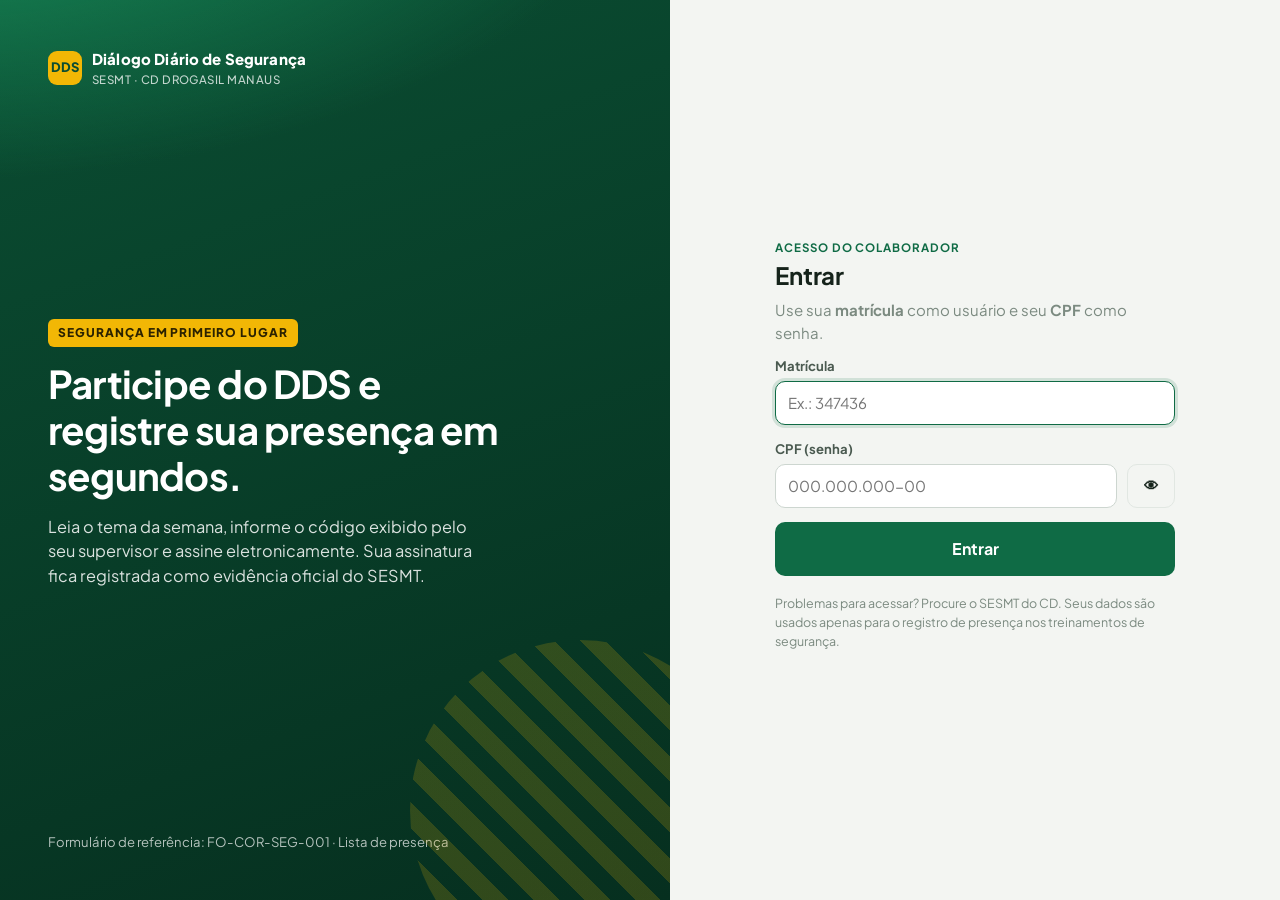
==== index.html @ 0ca5f39a "Sistema DDS SESMT CD Manaus: login matrícula/CPF, assinatura eletrônica, painel SESMT, importação Ex" ====
<!doctype html>
<html lang="pt-BR">
<head>
  <meta charset="utf-8" />
  <meta name="viewport" content="width=device-width, initial-scale=1" />
  <title>DDS SESMT · Acesso</title>
  <meta name="theme-color" content="#0a4d32" />
  <link rel="preconnect" href="https://fonts.googleapis.com" />
  <link rel="preconnect" href="https://fonts.gstatic.com" crossorigin />
  <link href="https://fonts.googleapis.com/css2?family=Plus+Jakarta+Sans:wght@400;500;600;700;800&family=JetBrains+Mono:wght@500;800&display=swap" rel="stylesheet" />
  <link rel="stylesheet" href="assets/css/app.css" />
</head>
<body>
  <main class="login-page">
    <section class="login-hero">
      <div>
        <div class="brand"><div class="brand-mark">DDS</div><div>Diálogo Diário de Segurança<small>SESMT · CD Drogasil Manaus</small></div></div>
      </div>
      <div>
        <span class="tag">Segurança em primeiro lugar</span>
        <h1 style="margin-top:14px">Participe do DDS e registre sua presença em segundos.</h1>
        <p class="hide-sm">Leia o tema da semana, informe o código exibido pelo seu supervisor e assine eletronicamente. Sua assinatura fica registrada como evidência oficial do SESMT.</p>
      </div>
      <div class="hide-sm small" style="opacity:.7">Formulário de referência: FO-COR-SEG-001 · Lista de presença</div>
    </section>

    <section class="login-form-wrap">
      <div class="login-card">
        <div class="eyebrow">Acesso do colaborador</div>
        <h1>Entrar</h1>
        <p class="muted">Use sua <b>matrícula</b> como usuário e seu <b>CPF</b> como senha.</p>

        <div id="aviso"></div>

        <form id="formLogin" autocomplete="off" novalidate>
          <div class="field">
            <label for="matricula">Matrícula</label>
            <input type="text" id="matricula" inputmode="numeric" placeholder="Ex.: 347436" required autofocus />
          </div>
          <div class="field">
            <label for="cpf">CPF (senha)</label>
            <div class="row" style="flex-wrap:nowrap">
              <input type="password" id="cpf" inputmode="numeric" placeholder="000.000.000-00" required />
              <button type="button" class="btn btn-ghost" id="verCpf" aria-label="Mostrar CPF" title="Mostrar/ocultar">👁</button>
            </div>
          </div>
          <button class="btn btn-lg btn-block" id="btnEntrar" type="submit">Entrar</button>
        </form>

        <p class="hint" style="margin-top:18px">Problemas para acessar? Procure o SESMT do CD. Seus dados são usados apenas para o registro de presença nos treinamentos de segurança.</p>
      </div>
    </section>
  </main>

  <script src="assets/js/config.js"></script>
  <script src="assets/js/app.js"></script>
  <script>
    (function () {
      const { $, rpc, store, msgErro, destinoPorPerfil, mascaraCPF, comLoading } = DDS;
      const params = new URLSearchParams(location.search);
      const codigo = (params.get("codigo") || "").replace(/\D/g, "");
      const destinoFinal = (perfil) => codigo ? `colaborador.html?codigo=${codigo}` : destinoPorPerfil(perfil);

      const aviso = (txt, tipo) => { $("#aviso").innerHTML = txt ? `<div class="alert alert-${tipo || "danger"}">${DDS.esc(txt)}</div>` : ""; };
      if (params.get("expirou")) aviso("Sua sessão expirou. Entre novamente.", "warn");
      if (codigo) aviso(`Entre para assinar a presença do DDS (código ${codigo}).`, "info");

      // Já logado? segue direto
      const s = store.get();
      if (s && s.token && s.usuario) {
        rpc("me", { p_token: s.token }).then((me) => location.replace(destinoFinal(me.perfil))).catch(() => store.clear());
      }

      mascaraCPF($("#cpf"));
      $("#verCpf").onclick = () => { const i = $("#cpf"); i.type = i.type === "password" ? "text" : "password"; };

      $("#formLogin").addEventListener("submit", (ev) => {
        ev.preventDefault();
        const mat = $("#matricula").value.trim(), cpf = $("#cpf").value.trim();
        if (!mat || cpf.replace(/\D/g, "").length < 11) { aviso("Informe a matrícula e o CPF completo (11 dígitos)."); return; }
        comLoading($("#btnEntrar"), async () => {
          try {
            const r = await rpc("login", { p_matricula: mat, p_cpf: cpf, p_user_agent: navigator.userAgent });
            if (r.erro) { aviso(msgErro({ code: r.erro })); return; }
            store.set({ token: r.token, usuario: r.usuario });
            location.href = destinoFinal(r.usuario.perfil);
          } catch (e) { aviso(msgErro(e)); }
        });
      });
    })();
  </script>
</body>
</html>
---- assets/css/app.css ----
/* DDS SESMT - CD Manaus */
:root {
  --bg: #f3f5f2;
  --surface: #ffffff;
  --surface-2: #f8faf7;
  --ink: #15231b;
  --ink-2: #4a5a50;
  --muted: #7b8a80;
  --line: #e1e7e2;
  --brand: #0f6b45;
  --brand-ink: #ffffff;
  --brand-soft: #e3f2ea;
  --brand-dark: #0a4d32;
  --accent: #f2b705;
  --accent-soft: #fff6d6;
  --danger: #c0392b;
  --danger-soft: #fdecea;
  --warn: #b7791f;
  --warn-soft: #fff4e0;
  --ok: #18804f;
  --ok-soft: #e4f5ec;
  --info: #2563a8;
  --info-soft: #e7f0fb;
  --radius: 14px;
  --radius-sm: 9px;
  --shadow: 0 1px 2px rgba(16, 40, 28, .06), 0 6px 20px rgba(16, 40, 28, .06);
  --font: "Plus Jakarta Sans", system-ui, -apple-system, "Segoe UI", Roboto, sans-serif;
  --mono: "JetBrains Mono", ui-monospace, Consolas, monospace;
}

* { box-sizing: border-box; }
html, body { margin: 0; }
body {
  font-family: var(--font);
  background: var(--bg);
  color: var(--ink);
  font-size: 15px;
  line-height: 1.5;
  -webkit-font-smoothing: antialiased;
}
a { color: var(--brand); }
h1, h2, h3, h4 { margin: 0 0 .4em; line-height: 1.2; letter-spacing: -.01em; }
h1 { font-size: 1.5rem; }
h2 { font-size: 1.2rem; }
h3 { font-size: 1.02rem; }
p { margin: 0 0 .8em; }
small, .small { font-size: .82rem; }
.muted { color: var(--muted); }
.mono { font-family: var(--mono); font-size: .8rem; word-break: break-all; }
.hidden { display: none !important; }
.nowrap { white-space: nowrap; }
.pre { white-space: pre-wrap; }
.center { text-align: center; }
.right { text-align: right; }

/* ---------- Topbar ---------- */
.topbar {
  position: sticky; top: 0; z-index: 30;
  display: flex; align-items: center; gap: 14px;
  padding: 10px 20px;
  background: var(--brand-dark);
  color: #fff;
  box-shadow: 0 2px 10px rgba(0,0,0,.12);
}
.brand { display: flex; align-items: center; gap: 10px; font-weight: 800; letter-spacing: .01em; }
.brand-mark {
  width: 34px; height: 34px; border-radius: 9px; display: grid; place-items: center;
  background: var(--accent); color: var(--brand-dark); font-weight: 900; font-size: 13px;
}
.brand small { display: block; font-weight: 500; opacity: .75; font-size: .72rem; letter-spacing: .04em; text-transform: uppercase; }
.topbar .spacer { flex: 1; }
.user-chip { text-align: right; font-size: .82rem; line-height: 1.25; }
.user-chip b { display: block; font-size: .9rem; }
.topbar .btn-ghost { color: #fff; border-color: rgba(255,255,255,.3); }
.topbar .btn-ghost:hover { background: rgba(255,255,255,.1); }
.topnav { display: flex; gap: 6px; }
.topnav a { color: #d8efe3; text-decoration: none; font-size: .85rem; padding: 6px 10px; border-radius: 8px; }
.topnav a:hover { background: rgba(255,255,255,.1); color: #fff; }

/* ---------- Layout ---------- */
.container { max-width: 1180px; margin: 0 auto; padding: 22px 20px 60px; }
.container.narrow { max-width: 680px; }
.grid { display: grid; gap: 16px; }
.grid-2 { grid-template-columns: repeat(2, minmax(0, 1fr)); }
.grid-3 { grid-template-columns: repeat(3, minmax(0, 1fr)); }
.grid-4 { grid-template-columns: repeat(4, minmax(0, 1fr)); }
@media (max-width: 900px) { .grid-3, .grid-4 { grid-template-columns: repeat(2, minmax(0, 1fr)); } }
@media (max-width: 620px) { .grid-2, .grid-3, .grid-4 { grid-template-columns: 1fr; } }
.row { display: flex; gap: 10px; align-items: center; flex-wrap: wrap; }
.row.between { justify-content: space-between; }
.stack > * + * { margin-top: 12px; }

.card {
  background: var(--surface);
  border: 1px solid var(--line);
  border-radius: var(--radius);
  padding: 20px;
  box-shadow: var(--shadow);
  min-width: 0;
}
.card + .card { margin-top: 16px; }
.grid > .card { margin-top: 0; }
.card { scroll-margin-top: 80px; }
@media (max-width: 620px) {
  .topbar { flex-wrap: wrap; padding: 10px 14px; gap: 8px 12px; }
  .topnav { order: 5; width: 100%; overflow-x: auto; }
  .topnav a { white-space: nowrap; background: rgba(255,255,255,.08); }
  .container { padding: 16px 16px 50px; }
  .code-big { font-size: 2.2rem; }
}
.card-head { display: flex; align-items: center; justify-content: space-between; gap: 10px; margin-bottom: 14px; flex-wrap: wrap; }
.card-head h2, .card-head h3 { margin: 0; }
.eyebrow { font-size: .72rem; font-weight: 700; letter-spacing: .08em; text-transform: uppercase; color: var(--brand); margin-bottom: 4px; }

/* ---------- KPI ---------- */
.kpi { padding: 16px 18px; }
.kpi .label { font-size: .78rem; color: var(--muted); font-weight: 600; text-transform: uppercase; letter-spacing: .05em; }
.kpi .value { font-size: 1.9rem; font-weight: 800; letter-spacing: -.02em; margin-top: 2px; }
.kpi .sub { font-size: .8rem; color: var(--ink-2); }
.bar { height: 7px; background: var(--line); border-radius: 99px; overflow: hidden; margin-top: 8px; }
.bar > span { display: block; height: 100%; background: var(--brand); border-radius: 99px; }

/* ---------- Buttons / forms ---------- */
.btn {
  appearance: none; border: 1px solid transparent; border-radius: 10px;
  padding: 10px 16px; font: inherit; font-weight: 700; font-size: .9rem;
  cursor: pointer; display: inline-flex; align-items: center; justify-content: center; gap: 8px;
  background: var(--brand); color: var(--brand-ink); transition: background .15s, transform .05s;
  text-decoration: none; white-space: nowrap;
}
.btn:hover { background: var(--brand-dark); }
.btn:active { transform: translateY(1px); }
.btn:disabled { opacity: .55; cursor: not-allowed; }
.btn-ghost { background: transparent; color: var(--ink); border-color: var(--line); }
.btn-ghost:hover { background: var(--surface-2); }
.btn-accent { background: var(--accent); color: #2b2200; }
.btn-accent:hover { background: #dca600; }
.btn-danger { background: var(--danger); }
.btn-danger:hover { background: #a02f23; }
.btn-sm { padding: 6px 11px; font-size: .8rem; border-radius: 8px; }
.btn-lg { padding: 14px 20px; font-size: 1rem; }
.btn-block { width: 100%; }

label { display: block; font-size: .82rem; font-weight: 700; color: var(--ink-2); margin-bottom: 5px; }
.field { margin-bottom: 14px; }
input[type=text], input[type=password], input[type=date], input[type=time], input[type=search],
input[type=url], input[type=number], select, textarea {
  width: 100%; font: inherit; color: var(--ink);
  padding: 10px 12px; border: 1px solid #cdd6d0; border-radius: 10px; background: #fff;
  transition: border-color .15s, box-shadow .15s;
}
input:focus, select:focus, textarea:focus { outline: none; border-color: var(--brand); box-shadow: 0 0 0 3px rgba(15,107,69,.15); }
textarea { min-height: 120px; resize: vertical; }
.check { display: flex; gap: 10px; align-items: flex-start; font-weight: 500; color: var(--ink); font-size: .9rem; cursor: pointer; }
.check input { margin-top: 3px; width: 18px; height: 18px; accent-color: var(--brand); flex: none; }
.hint { font-size: .78rem; color: var(--muted); margin-top: 4px; }

/* ---------- Chips ---------- */
.chip { display: inline-flex; align-items: center; gap: 5px; padding: 3px 9px; border-radius: 99px; font-size: .74rem; font-weight: 700; white-space: nowrap; }
.chip-ok { background: var(--ok-soft); color: var(--ok); }
.chip-warn { background: var(--warn-soft); color: var(--warn); }
.chip-danger { background: var(--danger-soft); color: var(--danger); }
.chip-info { background: var(--info-soft); color: var(--info); }
.chip-muted { background: #eef1ee; color: var(--ink-2); }
.chip-brand { background: var(--brand-soft); color: var(--brand-dark); }

/* ---------- Tables ---------- */
.table-wrap { overflow-x: auto; border: 1px solid var(--line); border-radius: var(--radius-sm); }
table.tbl { width: 100%; border-collapse: collapse; font-size: .87rem; }
.tbl th { text-align: left; font-size: .72rem; text-transform: uppercase; letter-spacing: .05em; color: var(--muted); background: var(--surface-2); padding: 10px 12px; border-bottom: 1px solid var(--line); white-space: nowrap; position: sticky; top: 0; }
.tbl td { padding: 10px 12px; border-bottom: 1px solid var(--line); vertical-align: middle; }
.tbl tr:last-child td { border-bottom: 0; }
.tbl tr.clickable { cursor: pointer; }
.tbl tr.clickable:hover td { background: var(--surface-2); }
.tbl img.sig { height: 38px; max-width: 140px; object-fit: contain; }
.scroll-y { max-height: 460px; overflow-y: auto; }

/* ---------- Admin shell ---------- */
.shell { display: grid; grid-template-columns: 230px 1fr; min-height: calc(100vh - 56px); }
.sidebar { background: var(--surface); border-right: 1px solid var(--line); padding: 18px 12px; position: sticky; top: 56px; height: calc(100vh - 56px); overflow-y: auto; }
.sidebar .nav-title { font-size: .7rem; font-weight: 800; letter-spacing: .1em; color: var(--muted); text-transform: uppercase; padding: 10px 12px 6px; }
.sidebar button {
  width: 100%; text-align: left; background: none; border: 0; font: inherit; font-weight: 600; color: var(--ink-2);
  padding: 10px 12px; border-radius: 10px; cursor: pointer; display: flex; gap: 10px; align-items: center; font-size: .9rem;
}
.sidebar button:hover { background: var(--surface-2); color: var(--ink); }
.sidebar button.active { background: var(--brand-soft); color: var(--brand-dark); }
.sidebar svg { width: 18px; height: 18px; flex: none; }
.main { padding: 24px 26px 60px; min-width: 0; }
.page-head { display: flex; justify-content: space-between; align-items: flex-end; gap: 12px; flex-wrap: wrap; margin-bottom: 18px; }
.page-head h1 { margin: 0; }
@media (max-width: 860px) {
  .shell { grid-template-columns: 1fr; }
  .sidebar { position: static; height: auto; display: flex; gap: 4px; overflow-x: auto; padding: 8px; border-right: 0; border-bottom: 1px solid var(--line); }
  .sidebar .nav-title { display: none; }
  .sidebar button { width: auto; white-space: nowrap; }
  .main { padding: 18px 16px 50px; }
  .user-chip { display: none; }
}

/* ---------- Chart ---------- */
.chart-box { position: relative; height: 300px; }
.chart-box.sm { height: 240px; }

/* ---------- Login ---------- */
.login-page { min-height: 100vh; display: grid; grid-template-columns: 1.1fr 1fr; }
.login-hero {
  background: radial-gradient(1200px 600px at -10% -20%, #1c9a63 0%, transparent 60%), linear-gradient(160deg, #0a4d32, #062f1f);
  color: #fff; padding: 48px; display: flex; flex-direction: column; justify-content: space-between; position: relative; overflow: hidden;
}
.login-hero::after {
  content: ""; position: absolute; right: -80px; bottom: -80px; width: 340px; height: 340px; border-radius: 50%;
  background: repeating-linear-gradient(45deg, rgba(242,183,5,.18) 0 18px, transparent 18px 36px);
}
.login-hero h1 { font-size: 2.4rem; max-width: 460px; letter-spacing: -.02em; }
.login-hero p { max-width: 440px; opacity: .85; font-size: 1.02rem; }
.login-hero .tag { display: inline-block; background: var(--accent); color: #2b2200; font-weight: 800; font-size: .75rem; letter-spacing: .08em; text-transform: uppercase; padding: 5px 10px; border-radius: 6px; }
.login-form-wrap { display: grid; place-items: center; padding: 32px 20px; }
.login-card { width: 100%; max-width: 400px; }
@media (max-width: 860px) {
  .login-page { grid-template-columns: 1fr; }
  .login-hero { padding: 28px 22px; min-height: auto; }
  .login-hero h1 { font-size: 1.6rem; }
  .login-hero .hide-sm { display: none; }
}

/* ---------- Tema ---------- */
.tema-box { background: var(--surface-2); border: 1px solid var(--line); border-left: 4px solid var(--accent); border-radius: 10px; padding: 16px 18px; white-space: pre-wrap; font-size: .95rem; }
.tema-title { font-size: 1.3rem; font-weight: 800; letter-spacing: -.01em; }

/* ---------- Código / QR ---------- */
.code-big { font-family: var(--mono); font-size: 3rem; font-weight: 800; letter-spacing: .18em; color: var(--brand-dark); text-align: center; background: var(--accent-soft); border: 2px dashed var(--accent); border-radius: 14px; padding: 10px; }
.code-input { font-family: var(--mono) !important; font-size: 1.8rem !important; letter-spacing: .3em; text-align: center; font-weight: 800; }
.qr { display: grid; place-items: center; padding: 10px; background: #fff; border-radius: 12px; border: 1px solid var(--line); }
.qr img, .qr canvas { width: 180px !important; height: 180px !important; }

/* ---------- Signature ---------- */
.sig-wrap { border: 2px dashed #b9c6bd; border-radius: 12px; background: #fff; position: relative; touch-action: none; }
.sig-wrap canvas { display: block; width: 100%; height: 200px; cursor: crosshair; border-radius: 12px; }
.sig-wrap .sig-line { position: absolute; left: 24px; right: 24px; bottom: 44px; border-bottom: 1px solid #cfd8d2; pointer-events: none; }
.sig-wrap .sig-label { position: absolute; left: 24px; bottom: 18px; font-size: .75rem; color: var(--muted); pointer-events: none; }

/* ---------- Modal ---------- */
.modal-back { position: fixed; inset: 0; background: rgba(10, 25, 18, .5); z-index: 100; display: grid; place-items: center; padding: 16px; animation: fade .15s; }
.modal { background: var(--surface); border-radius: 16px; width: 100%; max-width: 640px; max-height: calc(100vh - 32px); overflow: auto; box-shadow: 0 20px 60px rgba(0,0,0,.25); }
.modal.lg { max-width: 980px; }
.modal-head { display: flex; justify-content: space-between; align-items: center; padding: 16px 20px; border-bottom: 1px solid var(--line); position: sticky; top: 0; background: var(--surface); z-index: 2; }
.modal-head h3 { margin: 0; }
.modal-body { padding: 20px; }
.modal-foot { padding: 14px 20px; border-top: 1px solid var(--line); display: flex; justify-content: flex-end; gap: 10px; flex-wrap: wrap; position: sticky; bottom: 0; background: var(--surface); }
.x-btn { background: none; border: 0; font-size: 22px; cursor: pointer; color: var(--muted); line-height: 1; padding: 4px 8px; }
@keyframes fade { from { opacity: 0; } to { opacity: 1; } }

/* ---------- Toast ---------- */
#toasts { position: fixed; right: 16px; bottom: 16px; z-index: 200; display: flex; flex-direction: column; gap: 8px; max-width: calc(100vw - 32px); }
.toast { background: var(--ink); color: #fff; padding: 12px 16px; border-radius: 10px; box-shadow: var(--shadow); font-size: .9rem; animation: fade .2s; max-width: 380px; }
.toast.ok { background: var(--ok); }
.toast.err { background: var(--danger); }

/* ---------- Misc ---------- */
.empty { text-align: center; padding: 28px 12px; color: var(--muted); }
.alert { padding: 12px 14px; border-radius: 10px; font-size: .88rem; margin-bottom: 14px; }
.alert-warn { background: var(--warn-soft); color: #7a4f0b; border: 1px solid #f3d9a6; }
.alert-info { background: var(--info-soft); color: #1d4c80; border: 1px solid #c9dbf2; }
.alert-ok { background: var(--ok-soft); color: #0f5a37; border: 1px solid #bfe6d0; }
.alert-danger { background: var(--danger-soft); color: #8a271d; border: 1px solid #f3c4bf; }
.success-burst { text-align: center; padding: 20px 10px; }
.success-burst .ic { width: 72px; height: 72px; border-radius: 50%; background: var(--ok-soft); color: var(--ok); display: grid; place-items: center; margin: 0 auto 12px; font-size: 36px; }
.spinner { width: 18px; height: 18px; border: 2px solid currentColor; border-right-color: transparent; border-radius: 50%; display: inline-block; animation: spin .7s linear infinite; vertical-align: -3px; }
@keyframes spin { to { transform: rotate(360deg); } }
.tabs { display: flex; gap: 4px; border-bottom: 1px solid var(--line); margin-bottom: 16px; overflow-x: auto; }
.tabs button { background: none; border: 0; padding: 10px 14px; font: inherit; font-weight: 700; color: var(--muted); cursor: pointer; border-bottom: 2px solid transparent; white-space: nowrap; }
.tabs button.active { color: var(--brand-dark); border-color: var(--brand); }
.report-preview { border: 1px solid var(--line); border-radius: 10px; padding: 18px; background: #fff; max-height: 560px; overflow: auto; }
.dropzone { border: 2px dashed #b9c6bd; border-radius: 12px; padding: 26px; text-align: center; background: var(--surface-2); cursor: pointer; transition: background .15s, border-color .15s; }
.dropzone:hover, .dropzone.drag { background: var(--brand-soft); border-color: var(--brand); }
.diff-grid { display: grid; grid-template-columns: repeat(5, minmax(0,1fr)); gap: 10px; margin: 14px 0; }
@media (max-width: 760px) { .diff-grid { grid-template-columns: repeat(2, minmax(0,1fr)); } }
.diff-grid .kpi { border: 1px solid var(--line); border-radius: 10px; }
.diff-grid .kpi .value { font-size: 1.5rem; }
.list-plain { list-style: none; margin: 0; padding: 0; }
.list-plain li { padding: 10px 0; border-bottom: 1px solid var(--line); }
.list-plain li:last-child { border-bottom: 0; }
.setor-checks { display: grid; grid-template-columns: repeat(auto-fill, minmax(240px, 1fr)); gap: 6px 14px; }
footer.foot { text-align: center; color: var(--muted); font-size: .75rem; padding: 20px; }
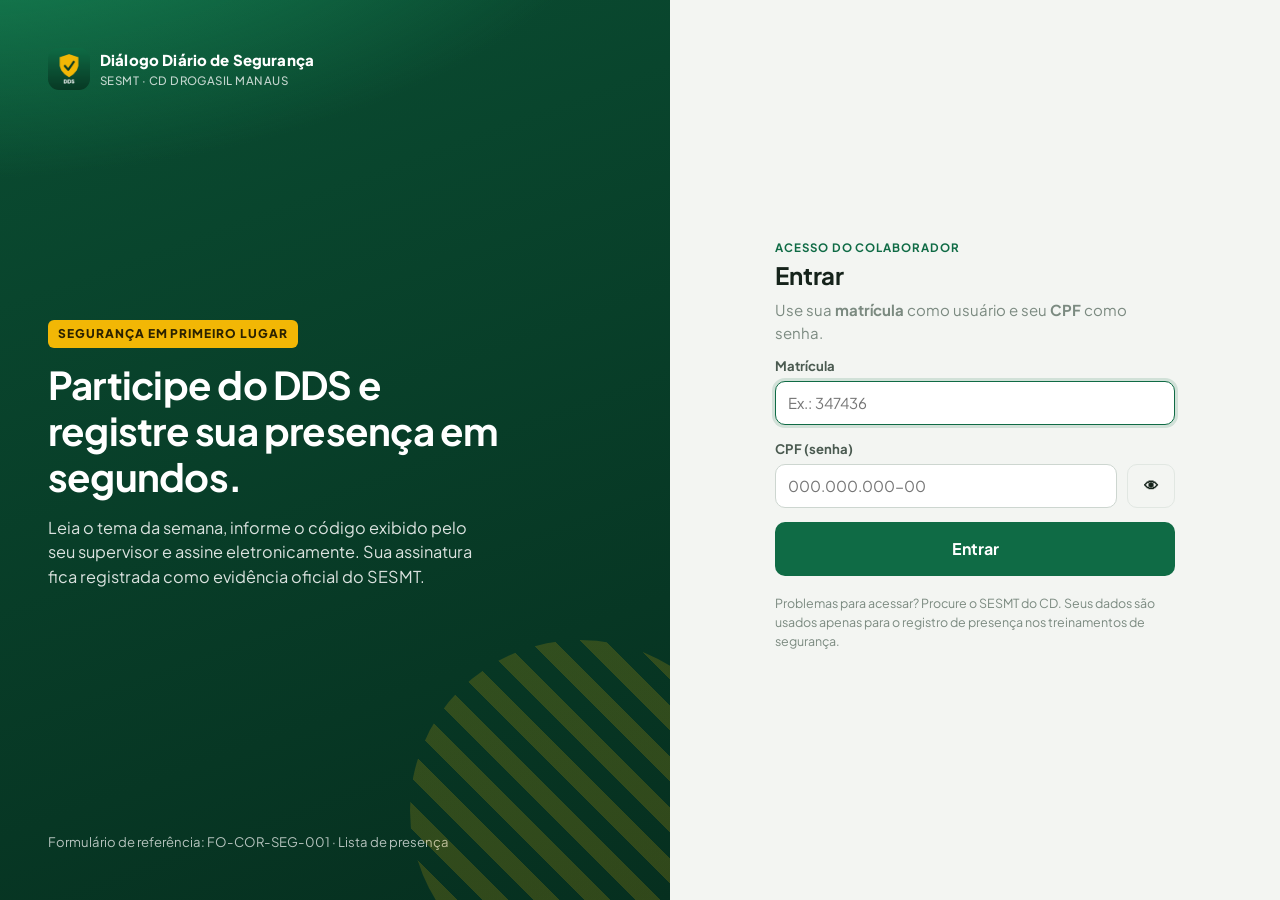
==== commit d8ed50ac: "Verificação facial sem IA (foto na assinatura, referência e conferência), PWA instalável com ícone e" ====
--- a/index.html
+++ b/index.html
@@ -2,19 +2,40 @@
 <html lang="pt-BR">
 <head>
   <meta charset="utf-8" />
-  <meta name="viewport" content="width=device-width, initial-scale=1" />
+  <meta name="viewport" content="width=device-width, initial-scale=1, viewport-fit=cover" />
   <title>DDS SESMT · Acesso</title>
   <meta name="theme-color" content="#0a4d32" />
+  <link rel="manifest" href="manifest.webmanifest" />
+  <link rel="icon" type="image/png" sizes="32x32" href="assets/icons/favicon-32.png" />
+  <link rel="apple-touch-icon" href="assets/icons/apple-touch-icon.png" />
+  <meta name="apple-mobile-web-app-capable" content="yes" />
+  <meta name="mobile-web-app-capable" content="yes" />
+  <meta name="apple-mobile-web-app-status-bar-style" content="black-translucent" />
+  <meta name="apple-mobile-web-app-title" content="DDS SESMT" />
+  <meta name="application-name" content="DDS SESMT" />
+  <meta name="format-detection" content="telephone=no" />
+  <link rel="apple-touch-startup-image" href="assets/splash/splash-1170x2532.png" media="(device-width: 390px) and (device-height: 844px) and (-webkit-device-pixel-ratio: 3) and (orientation: portrait)" />
+  <link rel="apple-touch-startup-image" href="assets/splash/splash-1179x2556.png" media="(device-width: 393px) and (device-height: 852px) and (-webkit-device-pixel-ratio: 3) and (orientation: portrait)" />
+  <link rel="apple-touch-startup-image" href="assets/splash/splash-1290x2796.png" media="(device-width: 430px) and (device-height: 932px) and (-webkit-device-pixel-ratio: 3) and (orientation: portrait)" />
+  <link rel="apple-touch-startup-image" href="assets/splash/splash-1284x2778.png" media="(device-width: 428px) and (device-height: 926px) and (-webkit-device-pixel-ratio: 3) and (orientation: portrait)" />
+  <link rel="apple-touch-startup-image" href="assets/splash/splash-828x1792.png" media="(device-width: 414px) and (device-height: 896px) and (-webkit-device-pixel-ratio: 2) and (orientation: portrait)" />
+  <link rel="apple-touch-startup-image" href="assets/splash/splash-750x1334.png" media="(device-width: 375px) and (device-height: 667px) and (-webkit-device-pixel-ratio: 2) and (orientation: portrait)" />
+  <link rel="apple-touch-startup-image" href="assets/splash/splash-1125x2436.png" media="(device-width: 375px) and (device-height: 812px) and (-webkit-device-pixel-ratio: 3) and (orientation: portrait)" />
+  <link rel="apple-touch-startup-image" href="assets/splash/splash-1640x2360.png" media="(device-width: 820px) and (device-height: 1180px) and (-webkit-device-pixel-ratio: 2) and (orientation: portrait)" />
+  <link rel="apple-touch-startup-image" href="assets/splash/splash-1620x2160.png" media="(device-width: 810px) and (device-height: 1080px) and (-webkit-device-pixel-ratio: 2) and (orientation: portrait)" />
+  <link rel="apple-touch-startup-image" href="assets/splash/splash-1668x2388.png" media="(device-width: 834px) and (device-height: 1194px) and (-webkit-device-pixel-ratio: 2) and (orientation: portrait)" />
+  <link rel="apple-touch-startup-image" href="assets/splash/splash-2048x2732.png" media="(device-width: 1024px) and (device-height: 1366px) and (-webkit-device-pixel-ratio: 2) and (orientation: portrait)" />
   <link rel="preconnect" href="https://fonts.googleapis.com" />
   <link rel="preconnect" href="https://fonts.gstatic.com" crossorigin />
   <link href="https://fonts.googleapis.com/css2?family=Plus+Jakarta+Sans:wght@400;500;600;700;800&family=JetBrains+Mono:wght@500;800&display=swap" rel="stylesheet" />
   <link rel="stylesheet" href="assets/css/app.css" />
 </head>
 <body>
+  <div id="splash" aria-hidden="true"><img class="sp-logo" src="assets/icons/icon-192.png" alt=""><div class="sp-title">DDS SESMT</div><div class="sp-sub">CD Drogasil Manaus</div><div class="sp-bar"><span></span></div><div class="sp-stripe"></div></div>
   <main class="login-page">
     <section class="login-hero">
       <div>
-        <div class="brand"><div class="brand-mark">DDS</div><div>Diálogo Diário de Segurança<small>SESMT · CD Drogasil Manaus</small></div></div>
+        <div class="brand"><img src="assets/icons/icon-96.png" alt="" style="width:42px;height:42px;border-radius:11px"><div>Diálogo Diário de Segurança<small>SESMT · CD Drogasil Manaus</small></div></div>
       </div>
       <div>
         <span class="tag">Segurança em primeiro lugar</span>
@@ -47,6 +68,8 @@
           <button class="btn btn-lg btn-block" id="btnEntrar" type="submit">Entrar</button>
         </form>
 
+        <button type="button" class="btn btn-ghost btn-block" data-instalar hidden style="margin-top:12px">📲 Instalar o app no celular / tablet</button>
+
         <p class="hint" style="margin-top:18px">Problemas para acessar? Procure o SESMT do CD. Seus dados são usados apenas para o registro de presença nos treinamentos de segurança.</p>
       </div>
     </section>
@@ -54,6 +77,7 @@
 
   <script src="assets/js/config.js"></script>
   <script src="assets/js/app.js"></script>
+  <script src="assets/js/pwa.js"></script>
   <script>
     (function () {
       const { $, rpc, store, msgErro, destinoPorPerfil, mascaraCPF, comLoading } = DDS;
@@ -71,6 +95,7 @@
         rpc("me", { p_token: s.token }).then((me) => location.replace(destinoFinal(me.perfil))).catch(() => store.clear());
       }
 
+      DDS.pronto();
       mascaraCPF($("#cpf"));
       $("#verCpf").onclick = () => { const i = $("#cpf"); i.type = i.type === "password" ? "text" : "password"; };
 
--- a/assets/css/app.css
+++ b/assets/css/app.css
@@ -47,7 +47,7 @@
 small, .small { font-size: .82rem; }
 .muted { color: var(--muted); }
 .mono { font-family: var(--mono); font-size: .8rem; word-break: break-all; }
-.hidden { display: none !important; }
+.hidden, [hidden] { display: none !important; }
 .nowrap { white-space: nowrap; }
 .pre { white-space: pre-wrap; }
 .center { text-align: center; }
@@ -85,7 +85,7 @@
 .grid-3 { grid-template-columns: repeat(3, minmax(0, 1fr)); }
 .grid-4 { grid-template-columns: repeat(4, minmax(0, 1fr)); }
 @media (max-width: 900px) { .grid-3, .grid-4 { grid-template-columns: repeat(2, minmax(0, 1fr)); } }
-@media (max-width: 620px) { .grid-2, .grid-3, .grid-4 { grid-template-columns: 1fr; } }
+@media (max-width: 620px) { .grid-2, .grid-3 { grid-template-columns: 1fr; } .grid-4 { grid-template-columns: repeat(2, minmax(0, 1fr)); gap: 10px; } .grid-4 .kpi { padding: 12px 14px; } .grid-4 .kpi .value { font-size: 1.5rem; } }
 .row { display: flex; gap: 10px; align-items: center; flex-wrap: wrap; }
 .row.between { justify-content: space-between; }
 .stack > * + * { margin-top: 12px; }
@@ -219,7 +219,7 @@
 .login-card { width: 100%; max-width: 400px; }
 @media (max-width: 860px) {
   .login-page { grid-template-columns: 1fr; }
-  .login-hero { padding: 28px 22px; min-height: auto; }
+  .login-hero { padding: calc(28px + env(safe-area-inset-top)) 22px 28px; min-height: auto; }
   .login-hero h1 { font-size: 1.6rem; }
   .login-hero .hide-sm { display: none; }
 }
@@ -239,6 +239,28 @@
 .sig-wrap canvas { display: block; width: 100%; height: 200px; cursor: crosshair; border-radius: 12px; }
 .sig-wrap .sig-line { position: absolute; left: 24px; right: 24px; bottom: 44px; border-bottom: 1px solid #cfd8d2; pointer-events: none; }
 .sig-wrap .sig-label { position: absolute; left: 24px; bottom: 18px; font-size: .75rem; color: var(--muted); pointer-events: none; }
+
+/* ---------- Captura facial ---------- */
+.face-cap { max-width: 360px; margin: 0 auto; }
+.face-stage { position: relative; aspect-ratio: 4 / 5; border-radius: 16px; overflow: hidden; background: #0d1f16; color: #e8f2ec; }
+.face-stage video, .face-stage img { width: 100%; height: 100%; object-fit: cover; display: block; }
+.face-stage video { transform: scaleX(-1); }
+.face-guide { position: absolute; inset: 0; width: 100%; height: 100%; pointer-events: none; }
+.face-tip { position: absolute; left: 0; right: 0; bottom: 10px; text-align: center; font-size: .8rem; font-weight: 700; color: #fff; text-shadow: 0 1px 3px rgba(0,0,0,.6); }
+.face-empty { display: flex; flex-direction: column; align-items: center; justify-content: center; gap: 12px; text-align: center; padding: 20px; background: var(--surface-2); color: var(--ink); border: 2px dashed #b9c6bd; }
+.face-empty svg { color: var(--brand); }
+.face-actions { margin-top: 10px; }
+.compare { display: grid; grid-template-columns: 1fr 1fr; gap: 10px; }
+.compare figure { margin: 0; }
+.compare img, .compare .noimg { width: 100%; aspect-ratio: 4 / 5; object-fit: cover; border-radius: 12px; border: 1px solid var(--line); background: var(--surface-2); display: grid; place-items: center; color: var(--muted); font-size: .8rem; text-align: center; }
+.compare figcaption { font-size: .72rem; font-weight: 700; text-transform: uppercase; letter-spacing: .05em; color: var(--muted); margin-top: 4px; text-align: center; }
+.steps { display: flex; gap: 6px; margin: 4px 0 14px; }
+.steps span { flex: 1; height: 5px; border-radius: 9px; background: var(--line); }
+.steps span.on { background: var(--brand); }
+.thumb { width: 38px; height: 48px; object-fit: cover; border-radius: 6px; border: 1px solid var(--line); vertical-align: middle; }
+.verif-grid { display: grid; grid-template-columns: repeat(auto-fill, minmax(300px, 1fr)); gap: 14px; }
+.verif-card { border: 1px solid var(--line); border-radius: 14px; padding: 12px; background: var(--surface); }
+.verif-card.sel { outline: 3px solid var(--brand); }
 
 /* ---------- Modal ---------- */
 .modal-back { position: fixed; inset: 0; background: rgba(10, 25, 18, .5); z-index: 100; display: grid; place-items: center; padding: 16px; animation: fade .15s; }
@@ -282,4 +304,45 @@
 .list-plain li { padding: 10px 0; border-bottom: 1px solid var(--line); }
 .list-plain li:last-child { border-bottom: 0; }
 .setor-checks { display: grid; grid-template-columns: repeat(auto-fill, minmax(240px, 1fr)); gap: 6px 14px; }
+/* ---------- Tela de carregamento (splash) ---------- */
+#splash {
+  position: fixed; inset: 0; z-index: 9999; display: flex; flex-direction: column; align-items: center; justify-content: center; gap: 18px;
+  background: radial-gradient(900px 500px at 50% 30%, #13764b 0%, #0a4d32 55%, #062f1f 100%); color: #fff;
+  transition: opacity .4s ease, visibility .4s;
+}
+#splash.out { opacity: 0; visibility: hidden; }
+#splash .sp-logo { width: 104px; height: 104px; border-radius: 26px; box-shadow: 0 12px 40px rgba(0,0,0,.35); animation: sp-pulse 1.6s ease-in-out infinite; }
+#splash .sp-title { font-weight: 800; font-size: 1.3rem; letter-spacing: .01em; }
+#splash .sp-sub { font-size: .78rem; opacity: .75; letter-spacing: .08em; text-transform: uppercase; margin-top: -12px; }
+#splash .sp-bar { width: 160px; height: 4px; border-radius: 9px; background: rgba(255,255,255,.18); overflow: hidden; }
+#splash .sp-bar span { display: block; width: 40%; height: 100%; border-radius: 9px; background: var(--accent); animation: sp-load 1.1s ease-in-out infinite; }
+#splash .sp-stripe { position: absolute; bottom: 0; left: 0; right: 0; height: 10px; background: repeating-linear-gradient(45deg, #f2b705 0 14px, #1b1b1b 14px 28px); opacity: .9; }
+@keyframes sp-pulse { 0%, 100% { transform: scale(1); } 50% { transform: scale(1.06); } }
+@keyframes sp-load { 0% { transform: translateX(-110%); } 100% { transform: translateX(260%); } }
+@media (prefers-reduced-motion: reduce) { #splash .sp-logo, #splash .sp-bar span { animation: none; } }
+
+#offline-bar { position: fixed; left: 0; right: 0; bottom: 0; z-index: 300; background: var(--danger); color: #fff; text-align: center; font-size: .85rem; font-weight: 700; padding: 10px 14px calc(10px + env(safe-area-inset-bottom)); }
+@media (max-width: 420px) { .hide-xs { display: none; } .topbar .brand small { display: none; } .topbar .brand { font-size: .92rem; } }
+.topnav:empty { display: none; }
+img.brand-mark { background: none; object-fit: cover; }
+.install-steps { padding-left: 20px; margin: 0; }
+.install-steps li { margin-bottom: 8px; }
+.kbd { display: inline-block; border: 1px solid var(--line); border-radius: 6px; padding: 0 6px; background: var(--surface-2); font-weight: 700; }
+
+/* ---------- App instalado / celular / tablet ---------- */
+.topbar { padding-top: max(10px, env(safe-area-inset-top)); padding-left: max(20px, env(safe-area-inset-left)); padding-right: max(20px, env(safe-area-inset-right)); }
+body { padding-bottom: env(safe-area-inset-bottom); -webkit-tap-highlight-color: transparent; }
+html.is-app body { overscroll-behavior-y: none; }
+html.is-app [data-instalar] { display: none !important; }
+@media (max-width: 860px), (pointer: coarse) {
+  input[type=text], input[type=password], input[type=date], input[type=time], input[type=search], input[type=url], input[type=number], select, textarea { font-size: 16px; } /* evita zoom no iPhone */
+  .btn { min-height: 44px; }
+  .btn-sm { min-height: 36px; }
+}
+@media (pointer: coarse) and (min-width: 700px) {
+  /* tablet do supervisor */
+  .sig-wrap canvas { height: 240px; }
+  .modal.lg { max-width: 1040px; }
+}
+
 footer.foot { text-align: center; color: var(--muted); font-size: .75rem; padding: 20px; }
